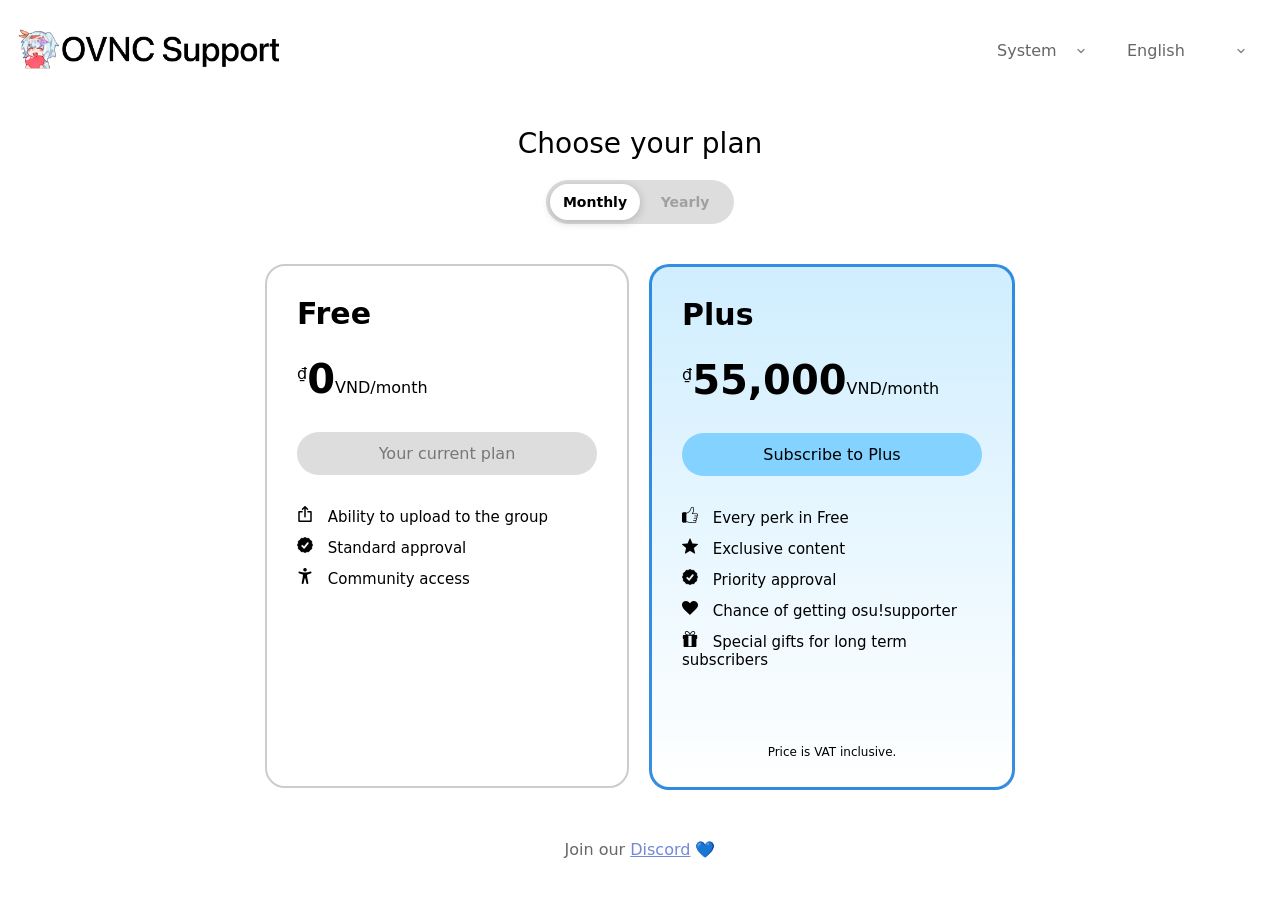
==== en/index.html @ 35ca93c2 "Fix mobile UI and  shorten URLs" ====
<!DOCTYPE html>
<html>

<head>
    <meta charset="UTF-8">
    <meta name="viewport" content="width=device-width, initial-scale=1.0">
    <title>Support OVNC</title>
    <link rel="icon" type="image/png" href="../favicon.png">
    <link rel="stylesheet" href="../style.css">
</head>

<body>
    <header>
        <h1><img src="../light-mode.png" class="logo" id="logo"></h1>

        <div class="header-actions">
            <div class="custom-select theme-select">
                <button class="select-button" id="theme-btn">
                    <span class="selected-value">System</span>
                    <span class="arrow"></span>
                </button>
                <ul class="select-dropdown theme-dropdown" id="theme-list">
                    <li data-theme="system" class="active">System</li>
                    <li data-theme="light">Light</li>
                    <li data-theme="dark">Dark</li>
                </ul>
            </div>

            <div class="custom-select lang-select">
                <button class="select-button" id="select-btn">
                    <span class="selected-value">English</span>
                    <span class="arrow"></span>
                </button>

                <ul class="select-dropdown lang-dropdown" id="dropdown-list">
                    <li data-url="/en/">English</li>
                    <li data-url="/gz/">Gen Z</li>
                    <li data-url="/tc/">t33nc0])3</li>
                    <li data-url="/vi/">Tiếng Việt</li>
                </ul>
            </div>
        </div>
    </header>

    <p class="title">Choose your plan</p>

    <div class="toggle-container">
        <input type="radio" id="monthly" name="account-type" checked>
        <label for="monthly">Monthly</label>

        <input type="radio" id="yearly" name="account-type">
        <label for="yearly">Yearly</label>

        <div class="glider"></div>
    </div>

    <section class="pricing">
        <div class="plan">
            <h2>Free</h2>
            <p class="price">
                <span class="currency">₫</span><span id="free-price">0</span><span class="period">VND/month</span>
            </p>

            <a class="free-btn" disabled>Your current plan</a>

            <ul>
                <li>
                    <img src="../icons/upload-light.png" class="icon">
                    Ability to upload to the group
                </li>
                <li>
                    <img src="../icons/approval-light.png" class="icon">
                    Standard approval
                </li>
                <li>
                    <img src="../icons/access-light.png" class="icon">
                    Community access
                </li>
            </ul>
        </div>

        <div class="plan plus">
            <h2>Plus</h2>
            <p class="price">
                <span class="currency">₫</span><span id="plus-price">55,000</span><span class="period">VND/month</span>
            </p>

            <a class="subscribe-btn" href="#" id="subscribe-btn">Subscribe to Plus</a>

            <ul>
                <li>
                    <img src="../icons/thumbsup-light.png" class="icon">
                    Every perk in Free
                </li>
                <li>
                    <img src="../icons/exclusive-light.png" class="icon">
                    Exclusive content
                </li>
                <li>
                    <img src="../icons/approval-light.png" class="icon">
                    Priority approval
                </li>
                <li>
                    <img src="../icons/supporter-light.png" class="icon">
                    Chance of getting osu!supporter
                </li>
                <li>
                    <img src="../icons/gift-light.png" class="icon">
                    Special gifts for long term subscribers
                </li>
            </ul>

            <p class="vat">Price is VAT inclusive.</p>
        </div>
    </section>

    <p class="bottom-text">Join our <a class="discord-link" href="https://discord.gg/hmT9pAPaEX">Discord</a> 💙</p>

    <script>
        function updateLogo(theme) {
            const logo = document.getElementById("logo");

            if (theme === "dark") {
                logo.src = "../dark-mode.png";
            } else {
                logo.src = "../light-mode.png";
            }
        }

        function updateIcons(theme) {
            const icons = document.querySelectorAll(".icon");

            icons.forEach(icon => {
                if (theme === "dark") {
                    icon.src = icon.src.replace("-light.png", "-dark.png");
                } else {
                    icon.src = icon.src.replace("-dark.png", "-light.png");
                }
            });
        }

        function getSystemTheme() {
            return window.matchMedia('(prefers-color-scheme: dark)').matches ? "dark" : "light";
        }

        function applyTheme(theme) {
            const body = document.body;

            body.classList.remove('light-mode', 'dark-mode');

            let activeTheme;

            if (theme === "system") {
                activeTheme = window.matchMedia('(prefers-color-scheme: dark)').matches ? "dark" : "light";
            } else {
                activeTheme = theme;
            }

            body.classList.add(activeTheme + "-mode");

            updateLogo(activeTheme);
            updateIcons(activeTheme);
        }

        const themeBtn = document.getElementById('theme-btn');
        const themeList = document.getElementById('theme-list');
        const body = document.body;

        themeBtn.addEventListener('click', (e) => {
            e.stopPropagation();
            themeList.classList.toggle('show');
            document.getElementById('lang-list').classList.remove('show');
        });

        themeList.addEventListener('click', (e) => {
            if (e.target.tagName === 'LI') {

                const theme = e.target.getAttribute('data-theme');
                const displayValue = themeBtn.querySelector('.selected-value');

                displayValue.innerText = e.target.innerText;

                applyTheme(theme);

                localStorage.setItem("theme", theme);

                themeList.classList.remove('show');
            }
        });

        window.addEventListener('click', () => {
            themeList.classList.remove('show');
            document.getElementById('lang-list').classList.remove('show');
        });

        document.addEventListener("DOMContentLoaded", () => {

            const savedTheme = localStorage.getItem("theme") || "system";

            applyTheme(savedTheme);

            const displayValue = themeBtn.querySelector('.selected-value');
            const selectedOption = themeList.querySelector(`[data-theme="${savedTheme}"]`);

            if (selectedOption) {
                displayValue.innerText = selectedOption.innerText;
            }

            const subscribeBtn = document.getElementById("subscribe-btn");
            const overlay = document.getElementById("overlay");
            const modal = document.querySelector(".modal");
            const video = document.getElementById("rickroll-video");

            // Open modal
            subscribeBtn.addEventListener("click", (e) => {
                e.preventDefault();
                overlay.style.display = "flex";

                video.muted = false;
                video.play();
            });

            // Close function
            function closeModal() {
                overlay.style.display = "none";
                video.pause();
                video.currentTime = 0;
            }

            // Click outside modal
            overlay.addEventListener("click", (e) => {
                if (!modal.contains(e.target)) {
                    closeModal();
                }
            });

            // ESC key to close
            document.addEventListener("keydown", (e) => {
                if (e.key === "Escape" && overlay.style.display === "flex") {
                    closeModal();
                }
            });

        });

        // Close all dropdowns when clicking outside
        window.addEventListener('click', () => {
            themeList.classList.remove('show');
            document.getElementById('lang-list').classList.remove('show');
        });

        const btn = document.getElementById('select-btn');
        const list = document.getElementById('dropdown-list');

        // Toggle the list when clicking the button
        btn.addEventListener('click', () => {
            list.classList.toggle('show');
        });

        // Update button text and close list when an item is clicked
        list.addEventListener('click', (e) => {
            if (e.target.tagName === 'LI') {
                const url = e.target.getAttribute('data-url');
                if (url) {
                    window.location.href = url; // This redirects the browser to the new file
                }
            }
        });

        // Close the dropdown if user clicks outside of it
        window.addEventListener('click', (e) => {
            if (!btn.contains(e.target)) {
                list.classList.remove('show');
            }
        });

        const monthlyRadio = document.getElementById('monthly');
        const yearlyRadio = document.getElementById('yearly');
        const plusPrice = document.getElementById('plus-price');
        const periods = document.querySelectorAll('.period'); // Targets all "VND/month" spans

        function updatePricing() {
            if (yearlyRadio.checked) {
                // Yearly Values
                plusPrice.innerText = "550,000";
                periods.forEach(p => p.innerText = "VND/year");
            } else {
                // Monthly Values
                plusPrice.innerText = "55,000";
                periods.forEach(p => p.innerText = "VND/month");
            }
        }

        // Listen for clicks on both buttons
        monthlyRadio.addEventListener('change', updatePricing);
        yearlyRadio.addEventListener('change', updatePricing);
    </script>

    <div id="overlay" class="overlay">
        <div class="modal">
            <h2>Happy April Fools Suckers</h2>

            <video id="rickroll-video" width="100%" controls>
                <source src="../lol.mp4" type="video/mp4">
                Your browser does not support the video tag.
            </video>
        </div>
    </div>
</body>

</html>
---- style.css ----
header {
    display: flex;
    justify-content: space-between;
    align-items: center;
    background-color: #ffffff;
    padding: 0 0;
}

.bottom-text {
    text-align: center;
    color: #676767;
    margin-top: 50px;
}

.discord-link {
    color: #7289da
}

.header-actions {
    position: relative;
    display: flex;
    gap: 10px; /* Space between the two dropdowns */
    top: -10px
}

.lang-select {
    position: relative;
    width: 150px;
    padding-right: 10px;
}

.theme-select {
    position: relative;
    width: 120px;
    margin-left: 20px
}

.select-button {
    width: 100%;
    padding: 10px 15px;
    background: #fff;
    border: 0px;
    border-radius: 8px;
    display: flex;
    justify-content: space-between;
    align-items: center;
    cursor: pointer;
    color: #666;
    font-family: system-ui;
    font-size: 16px;
    transition: background-color 0.3s ease;
}

.arrow {
    display: inline-block;
    width: 12px;
    height: 12px;
    margin-left: 10px;
    opacity: 0.8;
    
    /* A standard downward chevron SVG */
    background-image: url("data:image/svg+xml,%3Csvg xmlns='http://www.w3.org/2000/svg' viewBox='0 0 24 24' fill='none' stroke='%23666666' stroke-width='2.5' stroke-linecap='round' stroke-linejoin='round'%3E%3Cpolyline points='6 9 12 15 18 9'%3E%3C/polyline%3E%3C/svg%3E");
    background-repeat: no-repeat;
    background-position: center;
    background-size: contain;
    
    /* Optional: helps align the icon vertically with the text */
    vertical-align: middle; 
}

.select-button:hover {
    background-color: #f5f5f5;
}

.select-button:hover .selected-value {
    color: #333;
    transition: color 0.3s ease;
}

.select-button:hover .arrow {
    opacity: 1;
}

/* The Dropdown Menu */
.select-dropdown {
    position: absolute;
    top: 100%;
    /* Appears right below the button */
    left: 0;
    width: 90%;
    background: #fff;
    border-radius: 12px;
    box-shadow: 0 10px 25px rgba(0, 0, 0, 0.1);
    list-style: none;
    padding: 10px 0;
    margin-top: 5px;
    display: none;
    /* Hidden initially */
    max-height: 300px;
    overflow-y: auto;
    z-index: 1000;
    padding-right: 10px;
}

/* Show class for JS */
.select-dropdown.show {
    display: block;
}

.select-dropdown li {
    padding: 12px 15px;
    cursor: pointer;
    display: flex;
    justify-content: space-between;
    transition: background-color 0.3s ease;
}

.select-dropdown li:hover {
    background-color: #f5f5f5;
}

.select-dropdown hr {
    border: 0;
    border-top: 1px solid #eee;
    margin: 5px 15px;
}

header h1 {
    color: rgb(0, 0, 0);
}

body {
    font-family: system-ui;
}

.logo {
    height: 40px;
    padding-left: 10px;
}

.title {
    text-align: center;
    font-size: 28px;
    margin-bottom: 20px;
}

/* Gliding bar */

:root {
    --bg-color: #ddd;
    --pill-color: #ffffff;
    --text-active: #000000;
    --text-inactive: #a0a0a0;
    --transition-speed: 0.3s;
}

.toggle-container {
    display: flex;
    position: relative;
    background-color: var(--bg-color);
    padding: 4px;
    border-radius: 50px;
    width: 180px;
    user-select: none;
    margin: 0 auto;
    margin-bottom: 40px;
}

input[type="radio"] {
    display: none;
}

label {
    flex: 1;
    padding: 10px 0;
    font-size: 14px;
    font-weight: 600;
    text-align: center;
    cursor: pointer;
    z-index: 1;
    color: var(--text-inactive);
    transition: color var(--transition-speed);
}

/* Change text color when selected */
input[type="radio"]:checked+label {
    color: var(--text-active);
}

/* The sliding background "pill" */
.glider {
    position: absolute;
    height: calc(100% - 8px);
    width: calc(50% - 4px);
    background-color: var(--pill-color);
    border-radius: 50px;
    transition: transform var(--transition-speed) ease-out;
    z-index: 0;
    box-shadow: 0 2px 10px rgba(0, 0, 0, 0.2);
}

/* Move the glider based on which radio is checked */
#monthly:checked~.glider {
    transform: translateX(0);
}

#yearly:checked~.glider {
    transform: translateX(100%);
}

/* Pricing boxes */

.pricing {
    display: flex;
    justify-content: center;
    gap: 20px;
    flex-wrap: wrap;
}

.plan {
    border: 2px solid #ccc;
    padding: 30px;
    width: 300px;
    height: 460px;
    text-align: left;
    border-radius: 20px;
}

@media (max-width: 768px) {
    .pricing {
        flex-direction: column;
        align-items: center;
    }

    .plan {
        width: 90%;
        max-width: 400px;
    }
}

.plus {
    background: linear-gradient(180deg, #aae0ff8e, #3b83f600);
    color: rgb(0, 0, 0);
    border: solid #127adbd8
}

.plan h2 {
    margin-top: 0px;
    font-size: 30px;
}

.price {
    font-size: 40px;
    font-weight: bold;
    margin: 15px 0;
}

.currency {
    font-size: 16px;
    vertical-align: super;
    font-weight: normal
}

.period {
    font-size: 16px;
    font-weight: normal
}

.vat {
    padding: 60px 0px;
    font-size: 12px;
    text-align: center;
}

.plan ul {
    list-style: none;
    padding: 0;
}

.plan li {
    margin: 10px 0;
    font-size: 15px
}

.icon {
    width: 16px;
    height: 16px;
    padding-right: 10px;
    padding-top: 1px
}

button {
    margin-top: 15px;
    padding: 10px 20px;
}

.free-btn {
    display: block;

    background-color: #ddd;
    color: #777;

    border: none;
    padding: 12px 28px;
    border-radius: 999px;

    margin: 30px auto;

    font-size: 16px;
    text-align: center;

    cursor: not-allowed;
}

.subscribe-btn {
    display: block;

    background-color: #83d2ff;
    color: rgb(0, 0, 0);

    padding: 12px 28px;
    border-radius: 999px;

    margin: 30px auto;

    text-decoration: none;
    font-size: 16px;
    font-weight: 500;
    text-align: center;


    cursor: pointer;
    transition: background-color 0.3s ease;
}

.subscribe-btn:hover {
    background-color: #68c8ff;
}

/* Dark background overlay */
.overlay {
    position: fixed;
    top: 0;
    left: 0;
    width: 100%;
    height: 100%;
    background: rgba(0, 0, 0, 0.6);
    display: none;
    justify-content: center;
    align-items: center;
    z-index: 1000;
}

/* Modal box */
.modal {
    background: white;
    padding: 20px;
    border-radius: 16px;
    width: 400px;
    max-width: 90%;
    text-align: center;
}

/* Dark mode support */
.dark-mode .modal {
    background: #1e1e1e;
    color: white;
}

/* Close button */
#close-modal {
    margin-top: 15px;
    padding: 8px 16px;
    border: none;
    border-radius: 8px;
    cursor: pointer;
}

body.dark-mode {
    background-color: #121212;
    color: #e5e5e5;
}

/* Header */
body.dark-mode header {
    background-color: #121212;;
}

body.dark-mode header h1 {
    color: #e5e5e5;
}

/* Dropdown buttons */
body.dark-mode .select-button {
    background: #1f1f1f;
    color: #bdbdbd;
}

body.dark-mode .select-button:hover {
    background-color: #2a2a2a;
}

body.dark-mode .select-button:hover .selected-value {
    color: #ffffff;
}

/* Dropdown menu */
body.dark-mode .select-dropdown {
    background: #1f1f1f;
    box-shadow: 0 10px 25px rgba(0,0,0,0.5);
}

body.dark-mode .select-dropdown li:hover {
    background-color: #2a2a2a;
}

body.dark-mode .select-dropdown hr {
    border-top: 1px solid #333;
}

/* Pricing cards */
body.dark-mode .plan {
    background-color: #1b1b1b;
    border-color: #333;
}

/* Highlighted Plus card */
body.dark-mode .plus {
    background: linear-gradient(180deg, #1b3c56, #121212);
    border-color: #2f8cff;
    color: #e5e5e5;
}

/* Price text */
body.dark-mode .price {
    color: #ffffff;
}

/* Buttons */
body.dark-mode .subscribe-btn {
    background-color: #2f8cff;
    color: white;
}

body.dark-mode .subscribe-btn:hover {
    background-color: #1e6fe0;
}

body.dark-mode .free-btn {
    background-color: #2a2a2a;
    color: #888;
}

/* Toggle switch colors */
body.dark-mode .toggle-container {
    --bg-color: #2a2a2a;
    --pill-color: #1b1b1b;
    --text-active: #ffffff;
    --text-inactive: #888;
}
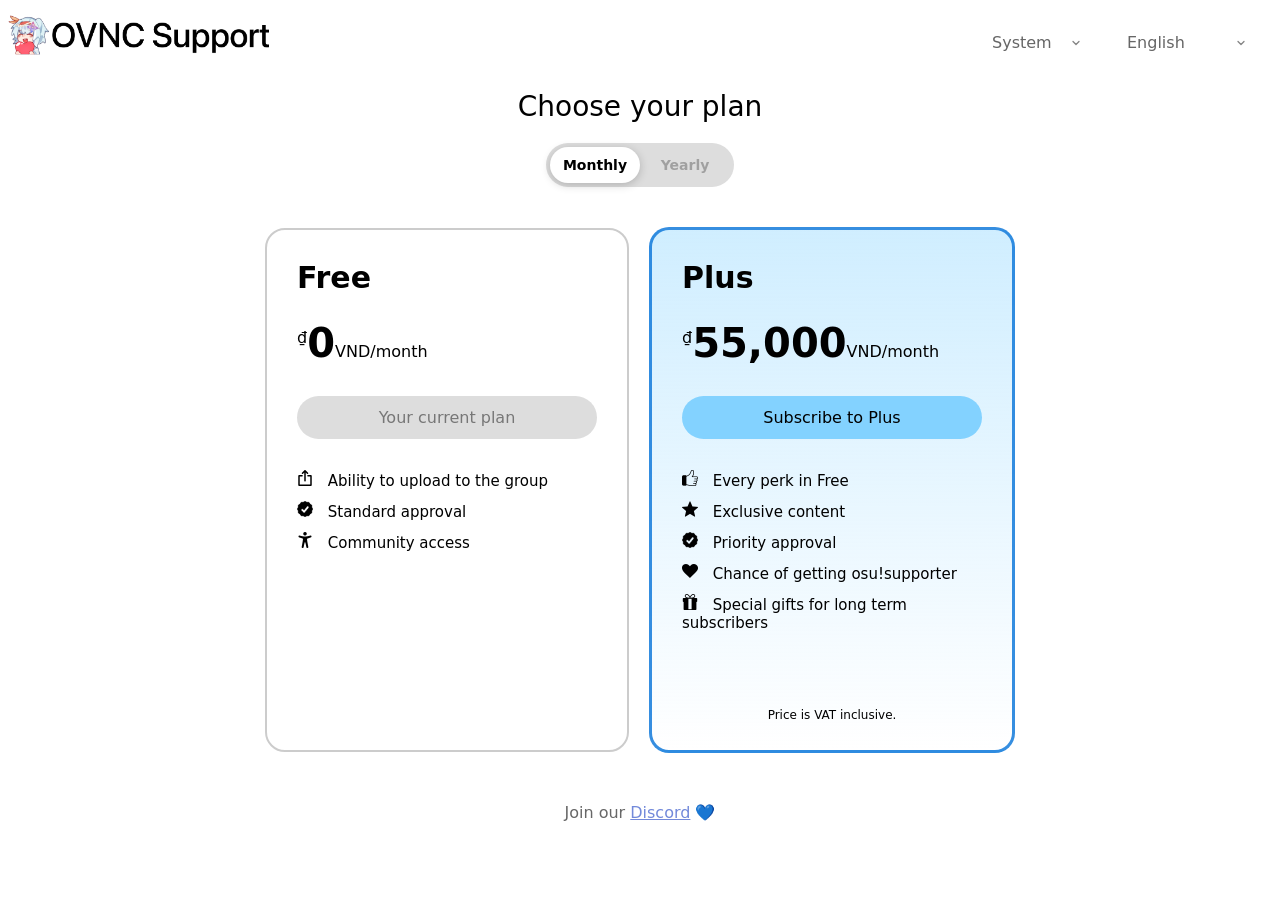
==== commit 8c560553: "Fix mobile layout" ====
--- a/en/index.html
+++ b/en/index.html
@@ -13,7 +13,11 @@
     <header>
         <h1><img src="../light-mode.png" class="logo" id="logo"></h1>
 
-        <div class="header-actions">
+        <button class="menu-toggle" id="menu-toggle">
+            ☰
+        </button>
+
+        <div class="header-actions" id="header-actions">
             <div class="custom-select theme-select">
                 <button class="select-button" id="theme-btn">
                     <span class="selected-value">System</span>
@@ -241,6 +245,14 @@
                 }
             });
 
+
+            const menuToggle = document.getElementById("menu-toggle");
+            const headerActions = document.getElementById("header-actions");
+
+            menuToggle.addEventListener("click", () => {
+                headerActions.classList.toggle("open");
+            });
+
         });
 
         // Close all dropdowns when clicking outside
--- a/style.css
+++ b/style.css
@@ -15,12 +15,21 @@
 .discord-link {
     color: #7289da
 }
-
+    
 .header-actions {
+    display: flex;
+    gap: 15px;
+}
+
+.menu-toggle {
+    display: none;
+    font-size: 28px;
+    background: none;
+    border: none;
+    cursor: pointer;
     position: relative;
-    display: flex;
-    gap: 10px; /* Space between the two dropdowns */
-    top: -10px
+    transform: translateY(-4.8px);
+    line-height: 1
 }
 
 .lang-select {
@@ -32,7 +41,6 @@
 .theme-select {
     position: relative;
     width: 120px;
-    margin-left: 20px
 }
 
 .select-button {
@@ -126,7 +134,9 @@
 }
 
 header h1 {
-    color: rgb(0, 0, 0);
+    margin: 0;
+    display: flex;          /* ensures logo behaves like other flex items */
+    align-items: center;
 }
 
 body {
@@ -134,8 +144,8 @@
 }
 
 .logo {
-    height: 40px;
-    padding-left: 10px;
+    display: block;         /* removes inline image baseline gap */
+    max-height: 40px;
 }
 
 .title {
@@ -212,9 +222,11 @@
 
 .pricing {
     display: flex;
+    gap: 20px;
+    /* flex-wrap: wrap; */
+    align-items: center;
+    padding: 0 16px;
     justify-content: center;
-    gap: 20px;
-    flex-wrap: wrap;
 }
 
 .plan {
@@ -224,18 +236,6 @@
     height: 460px;
     text-align: left;
     border-radius: 20px;
-}
-
-@media (max-width: 768px) {
-    .pricing {
-        flex-direction: column;
-        align-items: center;
-    }
-
-    .plan {
-        width: 90%;
-        max-width: 400px;
-    }
 }
 
 .plus {
@@ -390,6 +390,10 @@
     color: #e5e5e5;
 }
 
+body.dark-mode .menu-toggle {
+    color: white
+}
+
 /* Dropdown buttons */
 body.dark-mode .select-button {
     background: #1f1f1f;
@@ -457,4 +461,41 @@
     --pill-color: #1b1b1b;
     --text-active: #ffffff;
     --text-inactive: #888;
+}
+
+
+@media (max-width: 768px) {
+    .pricing {
+        flex-direction: column;
+        align-items: center;
+    }
+
+    .plan {
+        width: 90%;
+        max-width: 400px;
+    }
+
+    .menu-toggle {
+        display: block;
+    }
+
+    .header-actions {
+        display: none;
+        flex-direction: column;
+        width: 100%;
+        margin-top: 10px;
+        align-items: flex-start
+    }
+
+    .header-actions.open {
+        display: flex;
+    }
+
+    header {
+        flex-wrap: wrap;
+    }
+
+    .logo {
+        max-height: 40px;
+    }
 }
